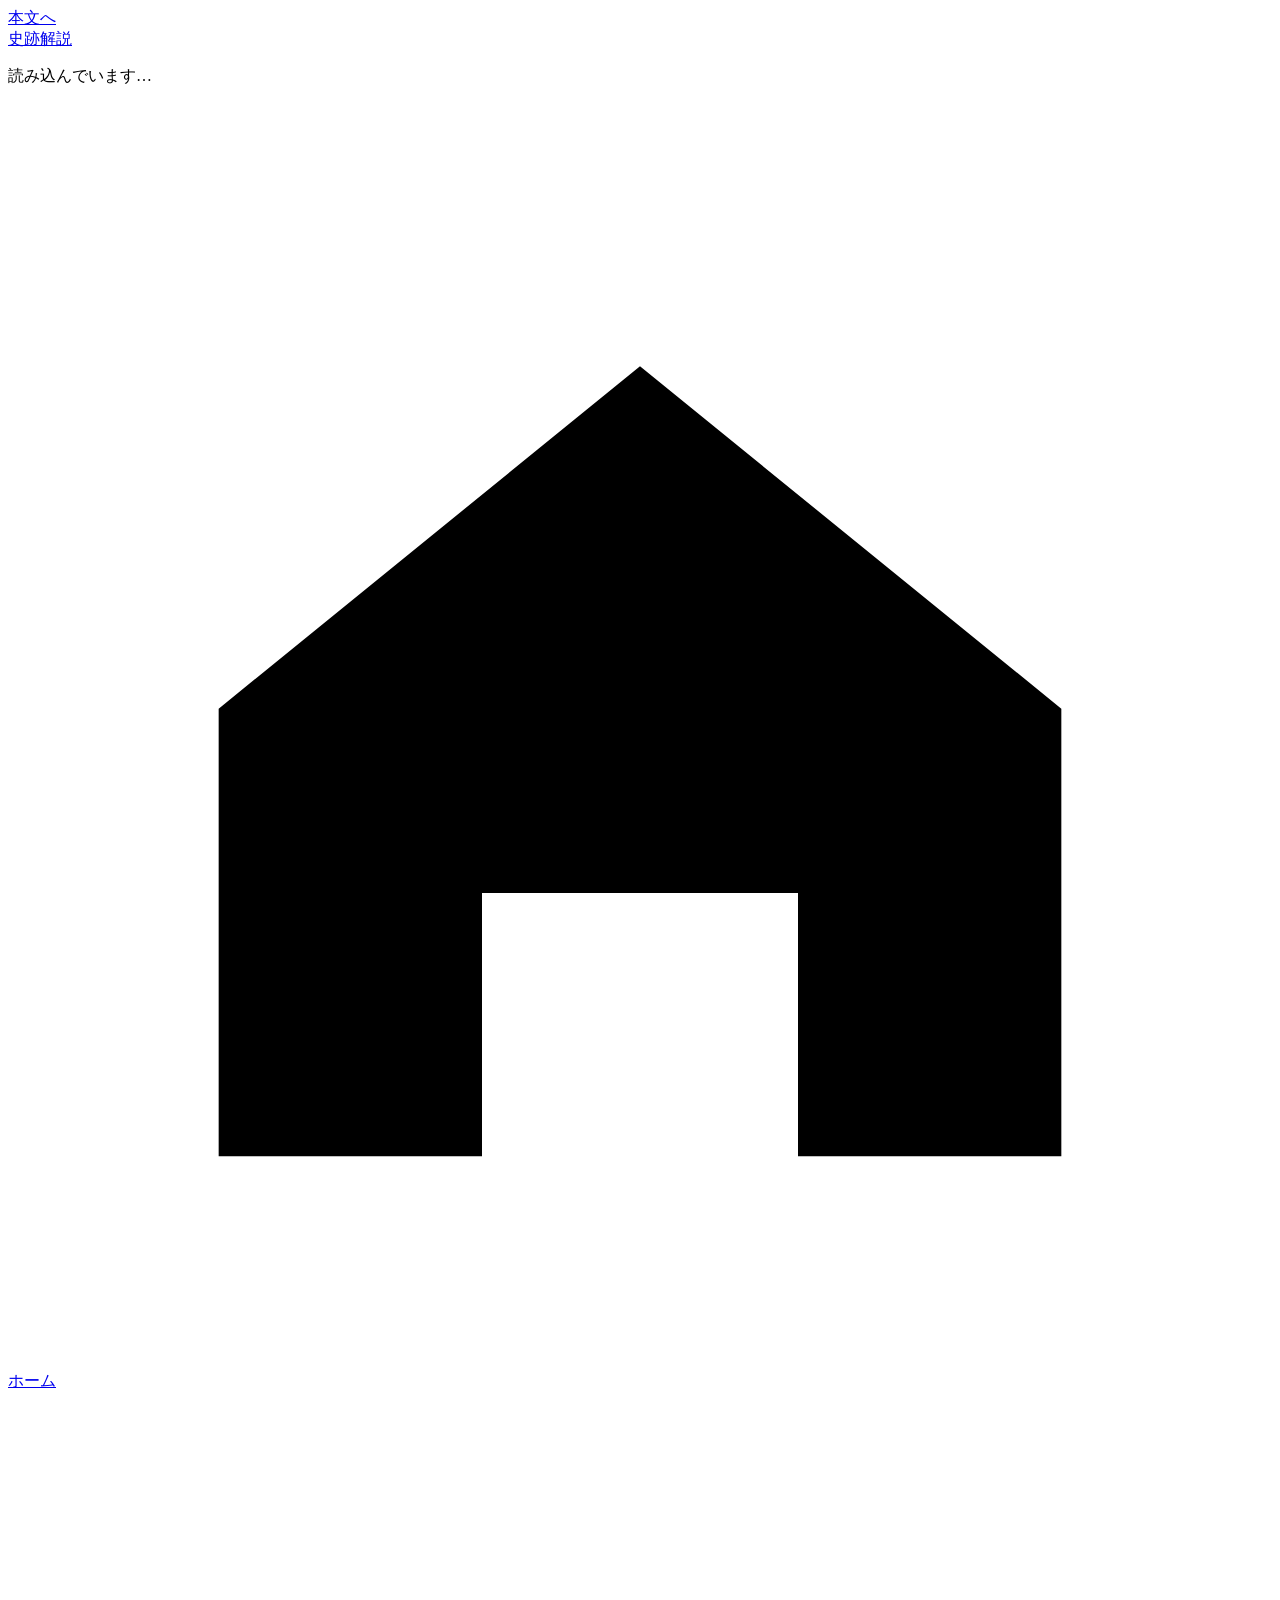
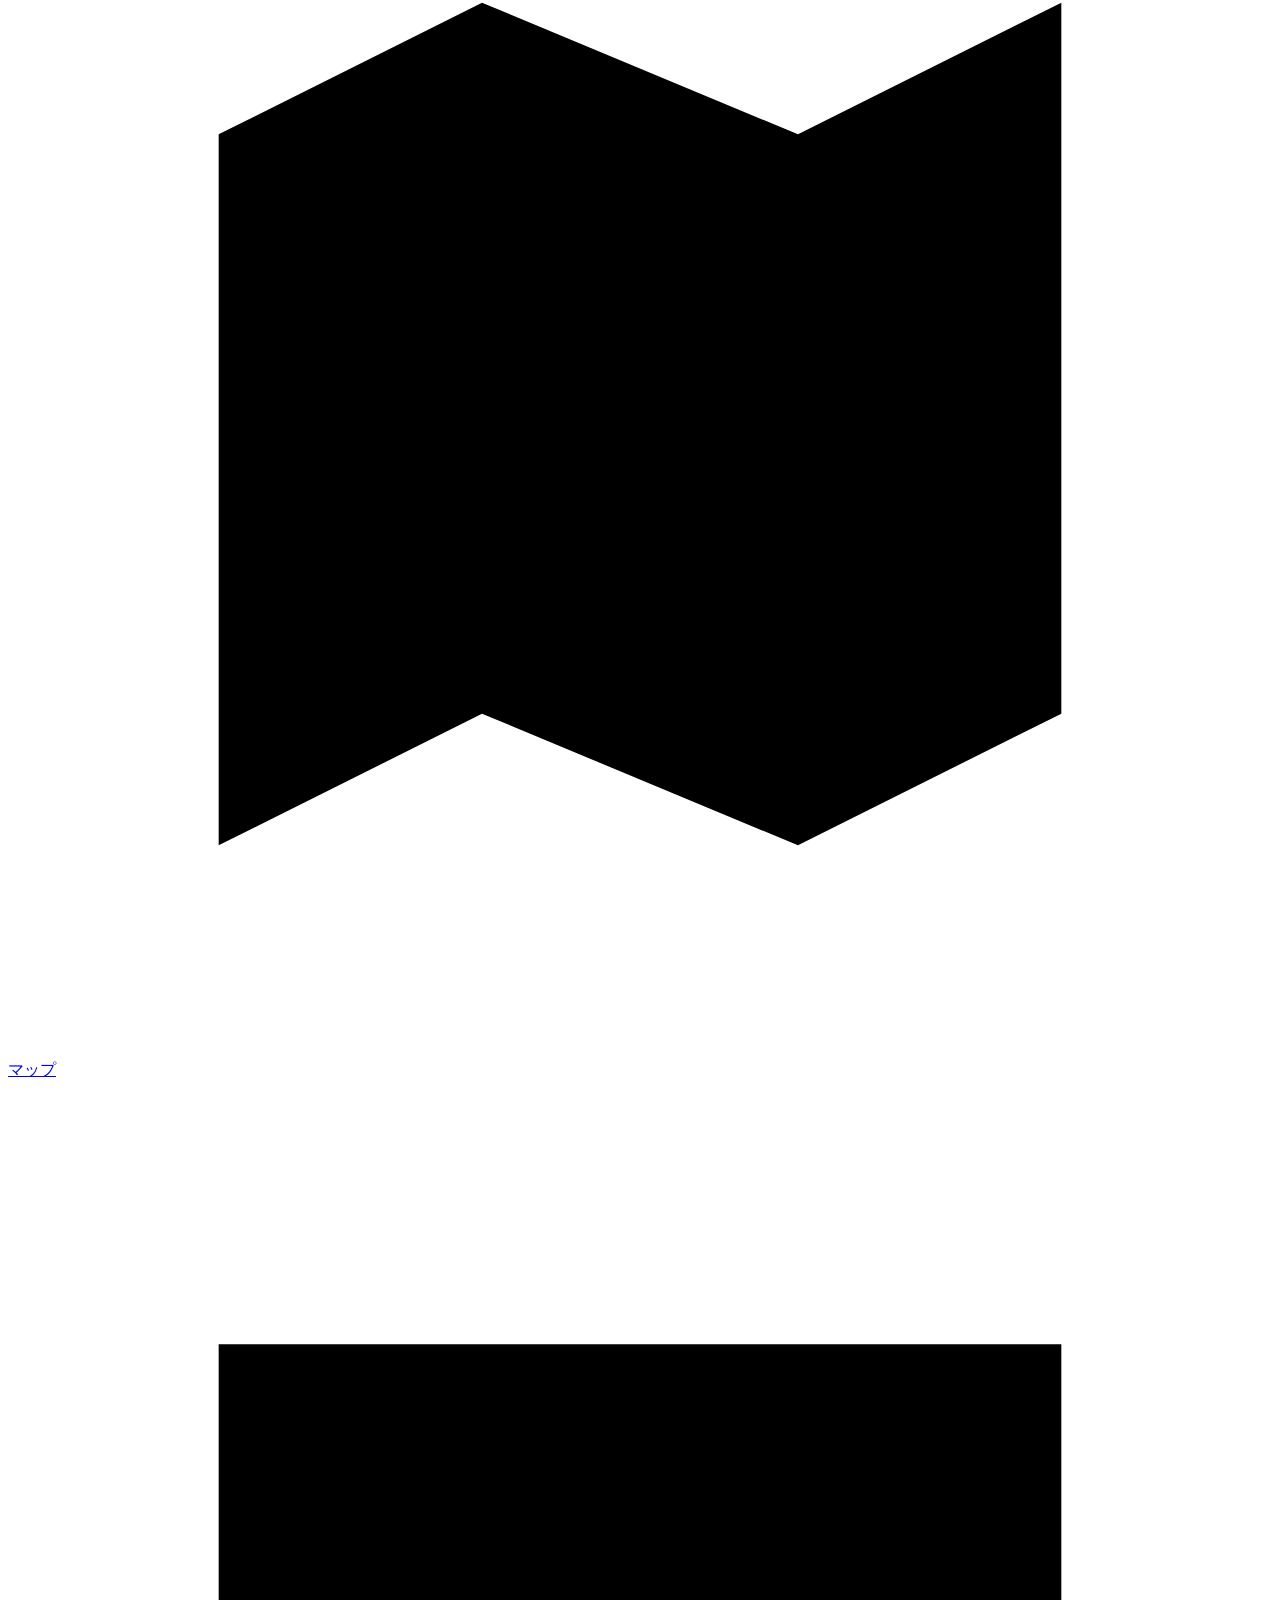
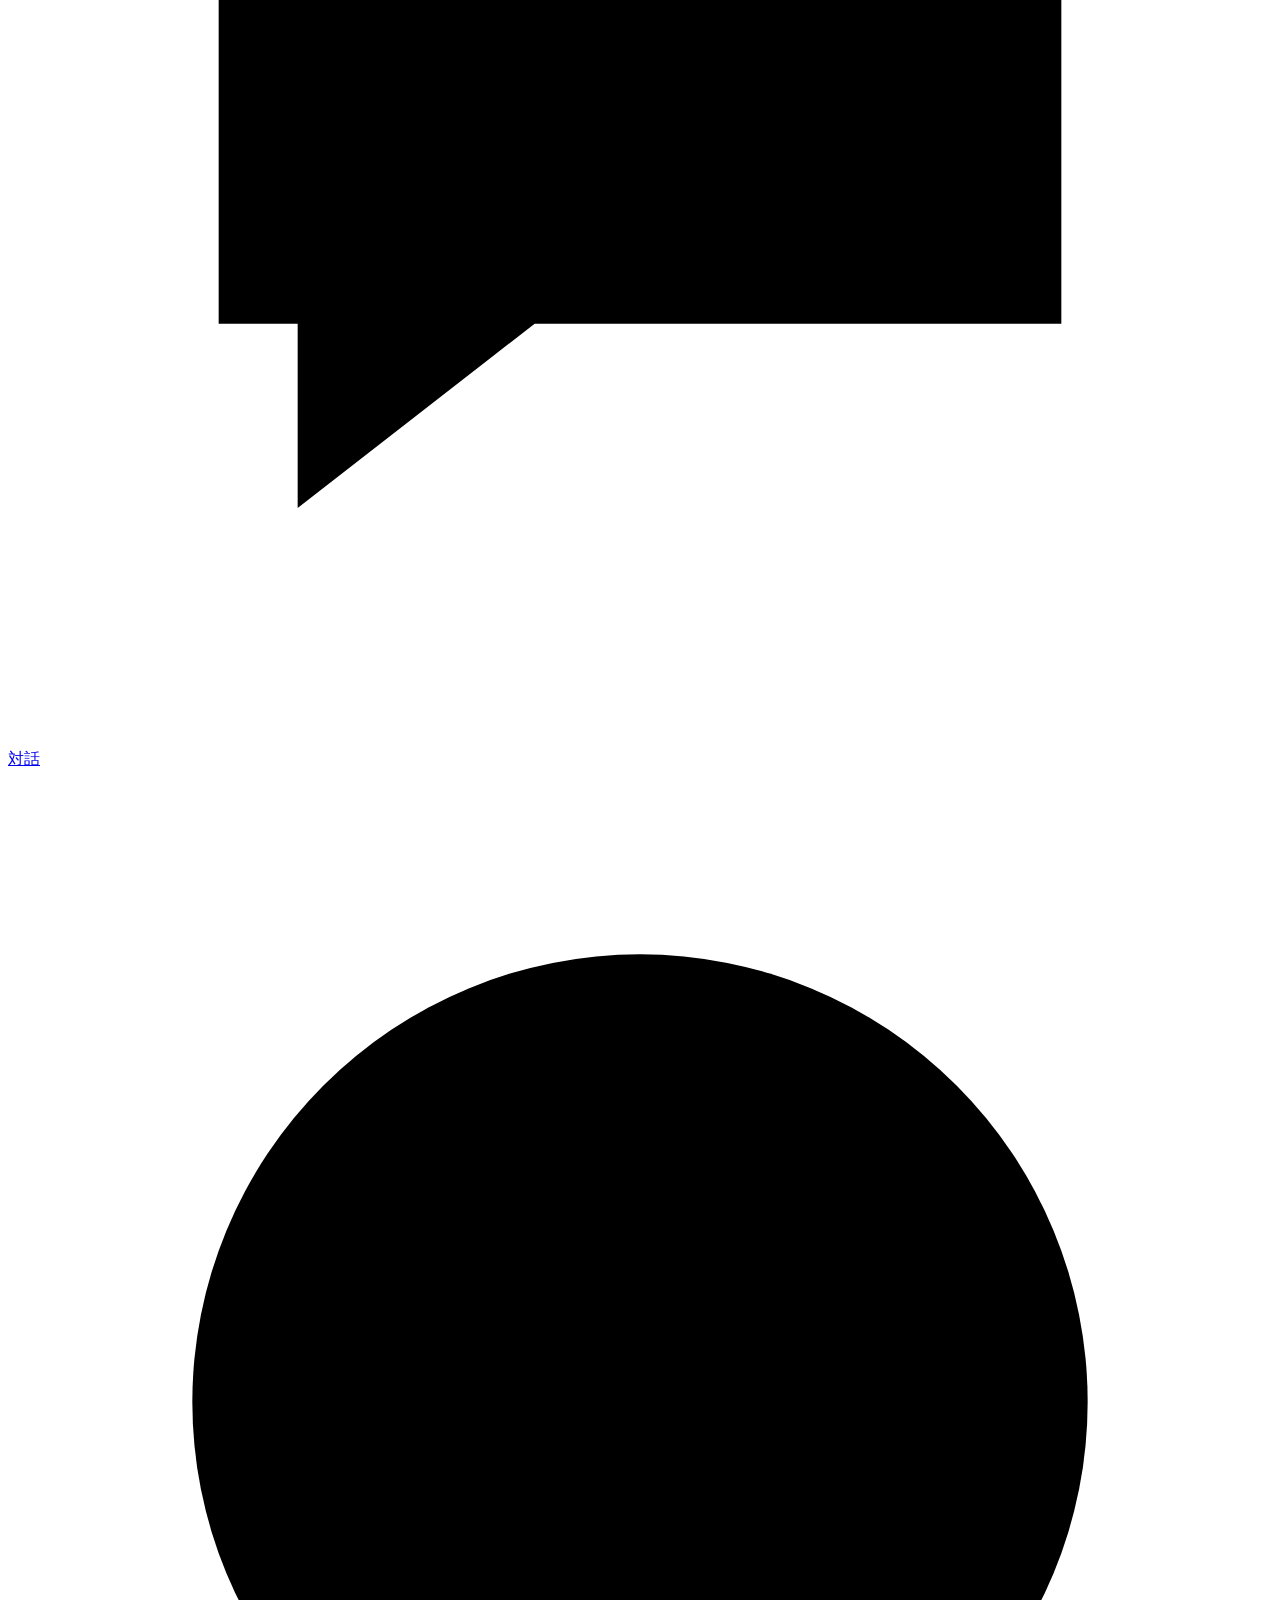
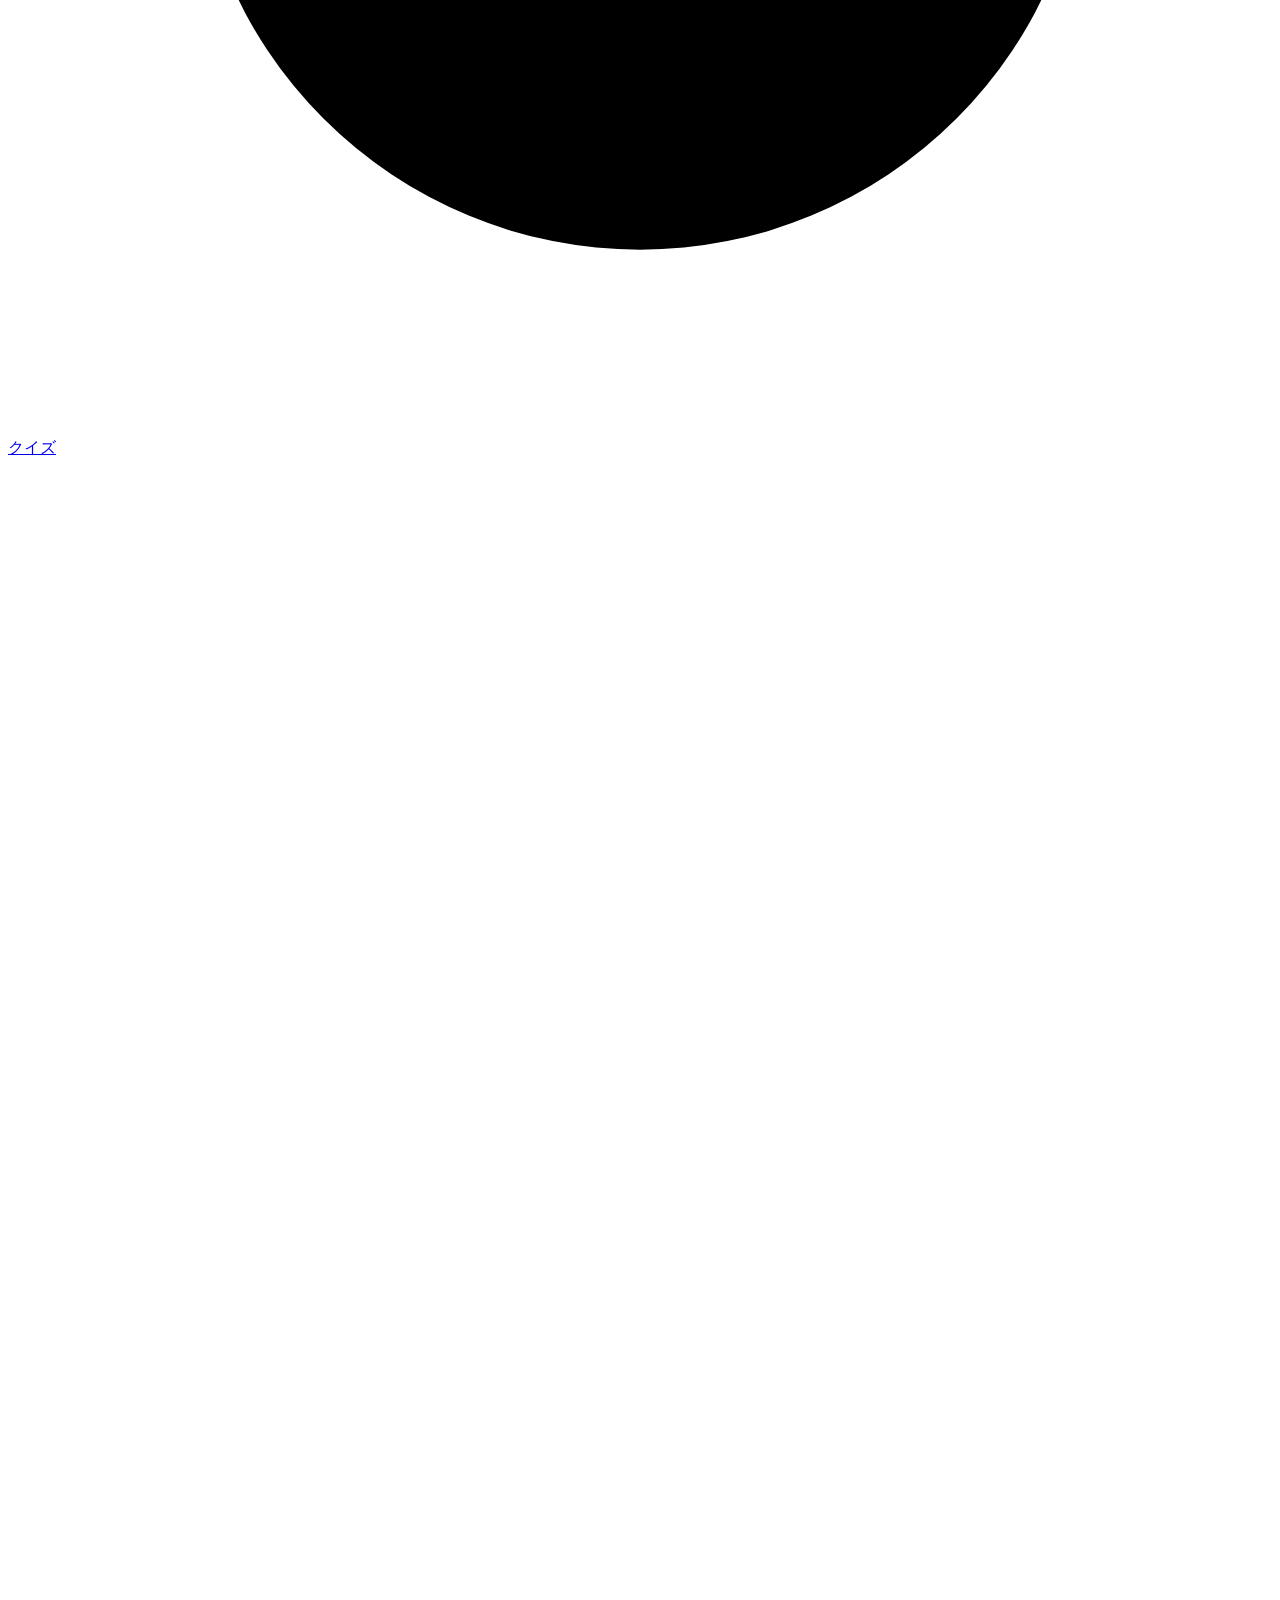
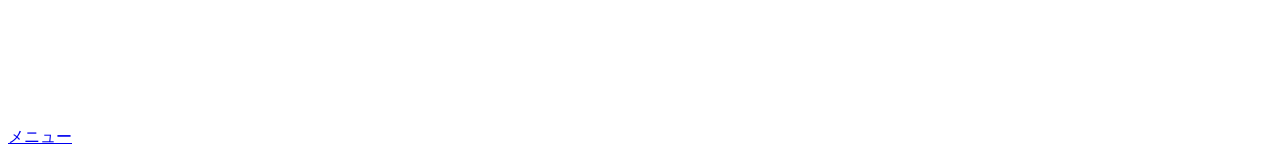
==== index.html @ 1be96336 "Add files via upload" ====
<!doctype html>
<html lang="ja">
<head>
  <meta charset="utf-8">
  <meta name="viewport" content="width=device-width,initial-scale=1,viewport-fit=cover">
  <meta name="theme-color" content="#eef0ea">
  <meta name="format-detection" content="telephone=no">
  <link rel="icon" href="data:image/svg+xml,%3Csvg xmlns='http://www.w3.org/2000/svg' viewBox='0 0 32 32'%3E%3Crect width='32' height='32' fill='%23eef0ea'/%3E%3Crect x='7' y='6' width='18' height='8' fill='none' stroke='%231d2a30' stroke-width='2'/%3E%3Crect x='10' y='18' width='12' height='9' fill='%231f6f5e'/%3E%3C/svg%3E">
  <title>河内寺廃寺跡 史跡解説</title>
  <meta name="description" content="発掘調査報告書をもとにした河内寺廃寺跡の史跡解説。現地マップ、遺構と出土遺物の解説、質問への回答、クイズ。">
  <link rel="stylesheet" href="./css/style.css">
</head>
<body>
  <a class="skip" href="#main">本文へ</a>

  <header class="top" id="top">
    <a class="top__site" href="#/home" id="siteName">史跡解説</a>
    <span class="top__page" id="pageTitle" aria-live="polite"></span>
  </header>

  <main id="main" tabindex="-1">
    <p class="loading" id="loading">読み込んでいます…</p>
  </main>

  <nav class="tabs" aria-label="主なページ">
    <a href="#/home" data-tab="home">
      <svg viewBox="0 0 24 24" aria-hidden="true"><path d="M4 11.5 12 5l8 6.5V20h-5v-5h-6v5H4z"/></svg><span>ホーム</span>
    </a>
    <a href="#/map" data-tab="map">
      <svg viewBox="0 0 24 24" aria-hidden="true"><path d="M4 6.5 9 4l6 2.5L20 4v13.5L15 20l-6-2.5L4 20z"/><path d="M9 4v13.5M15 6.5V20"/></svg><span>マップ</span>
    </a>
    <a href="#/chat" data-tab="chat">
      <svg viewBox="0 0 24 24" aria-hidden="true"><path d="M4 5h16v11H10l-4.5 3.5V16H4z"/></svg><span>対話</span>
    </a>
    <a href="#/quiz" data-tab="quiz">
      <svg viewBox="0 0 24 24" aria-hidden="true"><circle cx="12" cy="12" r="8.5"/><path d="M9.5 9.7a2.6 2.6 0 1 1 3.6 2.4c-.7.4-1.1.9-1.1 1.9"/><path d="M12 16.9v.2"/></svg><span>クイズ</span>
    </a>
    <a href="#/menu" data-tab="menu">
      <svg viewBox="0 0 24 24" aria-hidden="true"><path d="M4 7h16M4 12h16M4 17h16"/></svg><span>メニュー</span>
    </a>
  </nav>

  <div class="sheet" id="sheet" hidden>
    <div class="sheet__back" data-close></div>
    <div class="sheet__body" role="dialog" aria-modal="true" aria-labelledby="sheetTitle">
      <div class="sheet__head">
        <h2 id="sheetTitle"></h2>
        <button type="button" class="sheet__close" data-close aria-label="閉じる">閉じる</button>
      </div>
      <div class="sheet__content" id="sheetContent"></div>
    </div>
  </div>

  <noscript><p class="noscript">この解説は JavaScript を使って表示します。ブラウザの設定で JavaScript を有効にしてください。</p></noscript>

  <script src="./js/store.js"></script>
  <script src="./js/nlg.js"></script>
  <script src="./js/search.js"></script>
  <script src="./js/dialogue.js"></script>
  <script src="./js/map.js"></script>
  <script src="./js/media.js"></script>
  <script src="./js/quiz.js"></script>
  <script src="./js/app.js"></script>
</body>
</html>
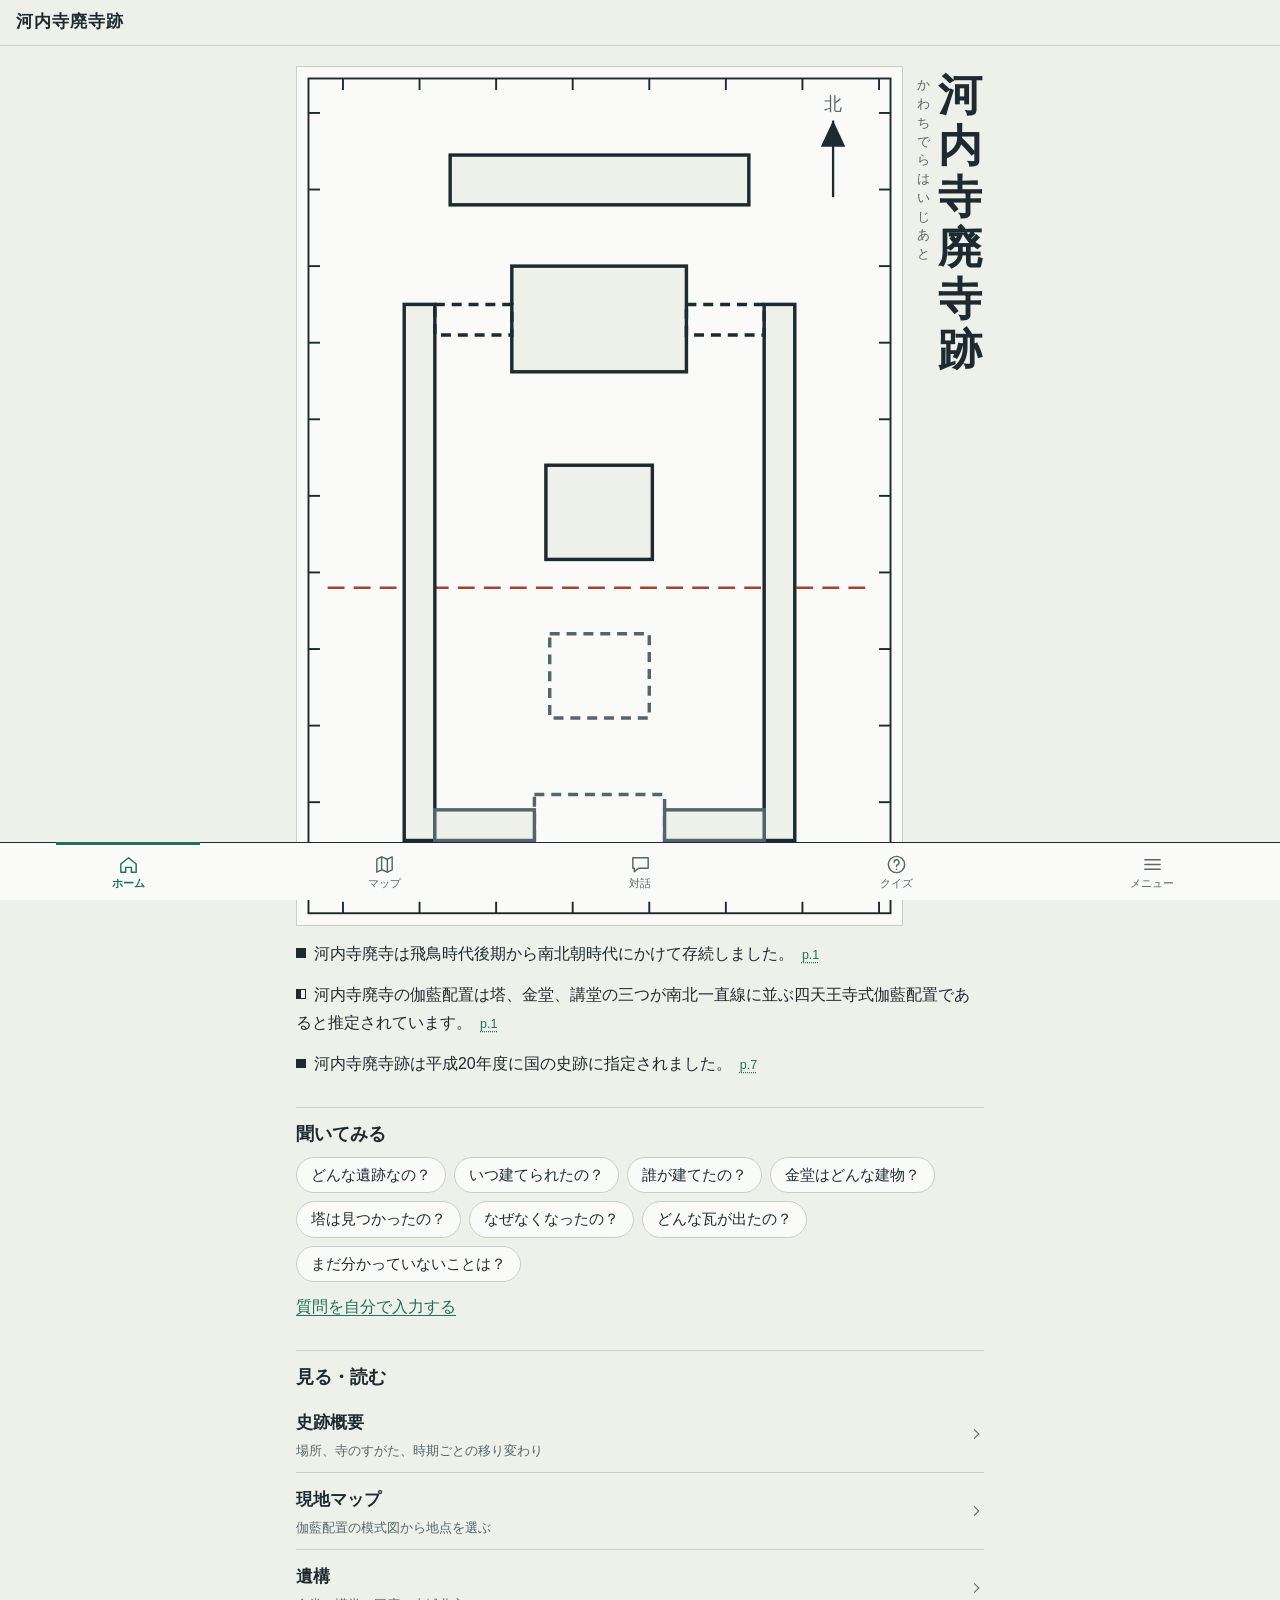
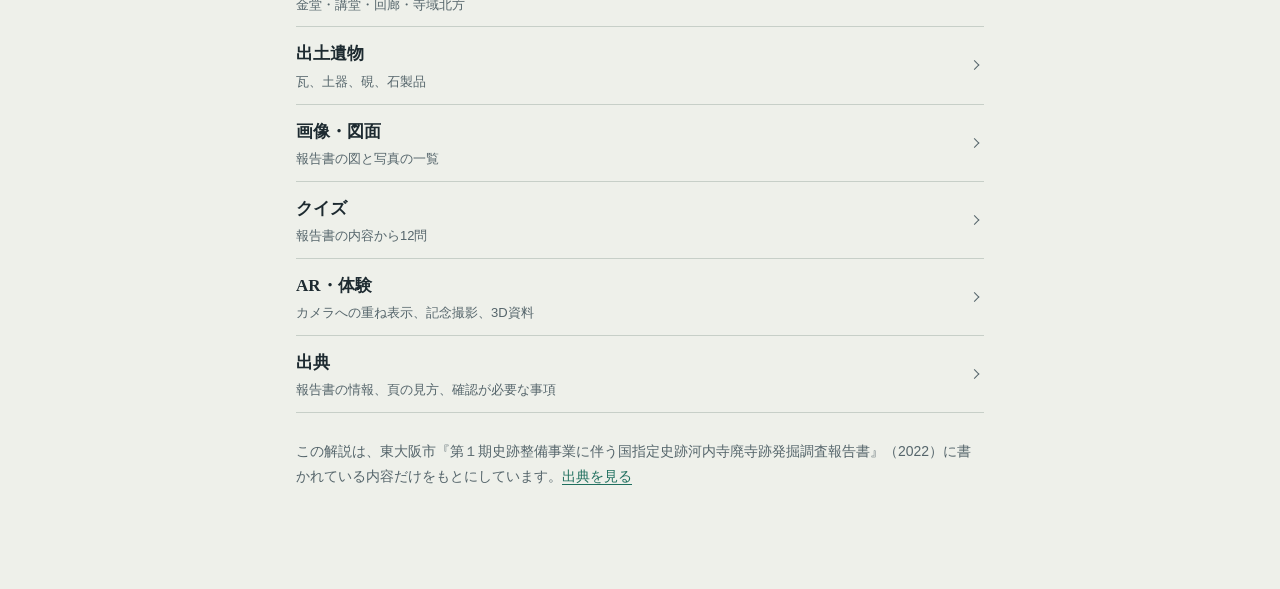
==== commit b0f9e0b3: "Add files via upload" ====
--- a/index.html
+++ b/index.html
@@ -58,6 +58,7 @@
   <script src="./js/search.js"></script>
   <script src="./js/dialogue.js"></script>
   <script src="./js/map.js"></script>
+  <script src="./js/columns3d.js"></script>
   <script src="./js/media.js"></script>
   <script src="./js/quiz.js"></script>
   <script src="./js/app.js"></script>
--- a/css/style.css
+++ b/css/style.css
@@ -0,0 +1,288 @@
+/*
+ * 史跡解説 — 画面の見た目
+ * 色は瓦の灰、紙の白、緑青、丹から。図は実測図の体裁（細い線、枠の目盛、方位、縮尺）。
+ */
+:root {
+  --paper: #eef0ea;
+  --surface: #fafbf8;
+  --ink: #1d2a30;
+  --ink-2: #55656b;
+  --line: #c7cfc8;
+  --accent: #1f6f5e;      /* 緑青 */
+  --accent-ink: #ffffff;
+  --accent-weak: #dde9e3;
+  --tan: #a9412b;         /* 丹 */
+  --mincho: "Hiragino Mincho ProN", "Yu Mincho", "YuMincho", "Noto Serif JP", "Noto Serif CJK JP", "BIZ UDPMincho", serif;
+  --gothic: "Hiragino Sans", "Hiragino Kaku Gothic ProN", "Yu Gothic", "Noto Sans JP", "Noto Sans CJK JP", "BIZ UDPGothic", Meiryo, sans-serif;
+  --tabs-h: 58px;
+  --top-h: 46px;
+}
+@media (prefers-color-scheme: dark) {
+  :root {
+    --paper: #141b1e;
+    --surface: #1c262a;
+    --ink: #e6ebe7;
+    --ink-2: #a3b3af;
+    --line: #36454c;
+    --accent: #74c4b0;
+    --accent-ink: #0f1a1c;
+    --accent-weak: #213a3d;
+    --tan: #e39079;
+  }
+}
+
+*, *::before, *::after { box-sizing: border-box; }
+html { -webkit-text-size-adjust: 100%; scroll-padding-top: calc(var(--top-h) + 8px); }
+body {
+  margin: 0;
+  background: var(--paper);
+  color: var(--ink);
+  font-family: var(--gothic);
+  font-size: 16px;
+  line-height: 1.8;
+  padding-bottom: calc(var(--tabs-h) + env(safe-area-inset-bottom));
+  overflow-wrap: anywhere;
+}
+body.has-sheet { overflow: hidden; }
+h1, h2, h3 { font-family: var(--mincho); font-weight: 600; line-height: 1.4; margin: 0; }
+p { margin: 0.7em 0; }
+a { color: var(--accent); }
+button, input { font: inherit; color: inherit; }
+button { cursor: pointer; }
+:focus-visible { outline: 2px solid var(--accent); outline-offset: 2px; }
+[hidden] { display: none !important; }
+
+.skip { position: absolute; left: -999px; top: 0; background: var(--surface); padding: 8px 12px; z-index: 50; }
+.skip:focus { left: 8px; top: 8px; }
+
+/* ── 上の帯 ── */
+.top {
+  position: sticky; top: 0; z-index: 20;
+  height: var(--top-h);
+  display: flex; align-items: center; gap: 12px;
+  padding: 0 16px; padding-left: max(16px, env(safe-area-inset-left));
+  background: var(--paper);
+  border-bottom: 1px solid var(--line);
+}
+.top__site { font-family: var(--mincho); font-weight: 600; font-size: 17px; color: var(--ink); text-decoration: none; letter-spacing: 0.06em; white-space: nowrap; }
+.top__page { font-size: 13px; color: var(--ink-2); border-left: 1px solid var(--line); padding-left: 12px; white-space: nowrap; overflow: hidden; text-overflow: ellipsis; }
+.top__page:empty { display: none; }
+
+/* ── 本文 ── */
+main { max-width: 720px; margin: 0 auto; padding: 16px 16px 32px; outline: none; }
+.loading, .error { color: var(--ink-2); padding: 40px 0; text-align: center; }
+.error { color: var(--tan); }
+.h1 { font-size: 24px; letter-spacing: 0.04em; margin: 8px 0 12px; }
+.block { margin-top: 28px; border-top: 1px solid var(--line); padding-top: 14px; }
+.block > h2, .spot > h2 { font-size: 18px; margin-bottom: 6px; }
+.hint, .caption, .foot { color: var(--ink-2); font-size: 14px; }
+.caution { font-size: 14px; border-left: 3px solid var(--tan); padding: 2px 0 2px 10px; }
+.crumb { margin: 0 0 4px; font-size: 14px; }
+.textlink { text-underline-offset: 3px; }
+.plain { padding-left: 1.2em; margin: 0.5em 0; }
+.plain li { margin: 0.3em 0; font-size: 14px; }
+
+/* ── 事実の1文：確からしさの印、文、頁 ── */
+.fs { margin: 0.75em 0; }
+.fs--empty { color: var(--ink-2); }
+.cert {
+  display: inline-block; width: 0.62em; height: 0.62em; margin-right: 0.5em;
+  border: 1.5px solid var(--ink); vertical-align: 0.04em; flex: none;
+}
+.cert--confirmed { background: var(--ink); }
+.cert--probable { background: linear-gradient(90deg, var(--ink) 50%, transparent 50%); }
+.cert--possible { background: transparent; }
+.cert--uncertain { background: transparent; border-style: dotted; border-color: var(--ink-2); }
+.ref {
+  border: 0; background: none; padding: 6px 4px; margin: -6px 0 -6px 4px;
+  font-size: 12.5px; color: var(--accent); text-decoration: underline dotted; text-underline-offset: 3px; white-space: nowrap;
+}
+.legend { font-size: 14px; color: var(--ink-2); margin: 10px 0; }
+.legend summary { cursor: pointer; padding: 6px 0; }
+.legend ul { list-style: none; padding: 0; margin: 6px 0; }
+.legend li { margin: 4px 0; }
+.dbg {
+  display: block; font-family: ui-monospace, Menlo, Consolas, monospace; font-size: 11.5px; line-height: 1.5;
+  color: var(--ink-2); background: var(--accent-weak); padding: 4px 6px; margin: 4px 0 0; white-space: pre-wrap; border-radius: 3px;
+}
+
+/* ── ホーム ── */
+.hero { display: grid; grid-template-columns: minmax(0, 1fr) auto; gap: 14px; align-items: stretch; margin-top: 4px; }
+.hero__title { display: flex; flex-direction: row-reverse; align-items: flex-start; gap: 8px; padding: 4px 2px 0 0; }
+.vt { margin: 0; }
+.vt span { display: block; text-align: center; }
+.vt .vt__rot { transform: rotate(90deg); }
+.hero__title h1 { font-size: clamp(30px, 9vw, 44px); line-height: 1.16; }
+.hero__reading { font-size: 12.5px; line-height: 1.5; color: var(--ink-2); padding-top: 0.5em; }
+.lead { margin-top: 14px; }
+.menu { list-style: none; margin: 0; padding: 0; }
+.menu li { border-bottom: 1px solid var(--line); }
+.menu a { display: grid; grid-template-columns: 1fr auto; gap: 2px 10px; padding: 12px 22px 12px 0; text-decoration: none; color: var(--ink); position: relative; }
+.menu a::after { content: ""; position: absolute; right: 6px; top: 50%; width: 7px; height: 7px; border-right: 1.5px solid var(--ink-2); border-top: 1.5px solid var(--ink-2); transform: translateY(-50%) rotate(45deg); }
+.menu__title { font-family: var(--mincho); font-weight: 600; font-size: 17px; grid-column: 1 / -1; }
+.menu__note { font-size: 13px; color: var(--ink-2); grid-column: 1 / -1; line-height: 1.5; }
+.foot { margin-top: 26px; }
+
+/* ── 模式図（実測図の体裁） ── */
+.plan { display: block; width: 100%; height: auto; touch-action: manipulation; }
+.planwrap, .hero__plan, .feature__plan { background: var(--surface); border: 1px solid var(--line); }
+.planwrap { max-width: 520px; margin: 0 auto; }
+.feature__plan { max-width: 260px; }
+.plan__frame rect { fill: none; stroke: var(--ink); stroke-width: 0.25; }
+.plan__frame line { stroke: var(--ink); stroke-width: 0.25; }
+.plan__spot { cursor: pointer; outline: none; }
+.plan__spot rect { fill: var(--paper); stroke: var(--ink); stroke-width: 0.45; }
+.plan__spot--estimated rect { fill: none; stroke-dasharray: 1.3 0.9; }
+.plan__spot--outside rect { stroke: var(--ink-2); }
+.plan__spot:hover rect, .plan__spot:focus-visible rect { stroke: var(--accent); stroke-width: 0.8; }
+.plan__spot.is-selected rect { fill: var(--accent-weak); stroke: var(--accent); stroke-width: 0.9; }
+.plan__label { font-family: var(--gothic); font-size: 3px; fill: var(--ink); pointer-events: none; }
+.plan__note { font-family: var(--gothic); font-size: 2.3px; fill: var(--ink-2); pointer-events: none; }
+.plan--compact .plan__label { display: none; }
+.plan__hatch { stroke: var(--ink-2); stroke-width: 0.18; opacity: 0.55; }
+.plan__band { stroke: none; }
+.plan__boundary { stroke: var(--tan); stroke-width: 0.35; stroke-dasharray: 2.2 1.2; }
+.plan__north line, .plan__scale path { stroke: var(--ink); stroke-width: 0.3; fill: none; }
+.plan__north path { fill: var(--ink); }
+
+/* ── 地点 ── */
+.spot { margin-top: 18px; }
+.badges { margin: 2px 0 8px; display: flex; flex-wrap: wrap; gap: 6px; }
+.badge { font-size: 12px; line-height: 1.5; padding: 1px 8px; border: 1px solid var(--ink); border-radius: 2px; margin-left: 0; white-space: nowrap; }
+.badge--estimated { border-style: dashed; }
+.badge--outside { border-color: var(--tan); color: var(--tan); }
+.spotlist { list-style: none; margin: 0; padding: 0; }
+.spotlist li { border-bottom: 1px solid var(--line); }
+.spotlist button { width: 100%; text-align: left; background: none; border: 0; padding: 11px 0; display: flex; flex-wrap: wrap; align-items: center; gap: 6px 10px; font-family: var(--mincho); font-weight: 600; font-size: 16px; }
+.spotlist button .badge { font-family: var(--gothic); font-weight: 400; }
+.spotlist button.is-current { color: var(--accent); }
+.feature { display: grid; gap: 14px; }
+@media (min-width: 620px) { .feature { grid-template-columns: 240px 1fr; align-items: start; } .feature .spot { margin-top: 0; } }
+.cards { list-style: none; margin: 12px 0 0; padding: 0; }
+.cards li { border-top: 1px solid var(--line); }
+.cards a { display: block; padding: 12px 0; text-decoration: none; color: var(--ink); }
+.cards h2 { font-size: 18px; }
+.cards__lead { margin: 4px 0 0; font-size: 14.5px; color: var(--ink-2); }
+
+/* ── 時期ごとの移り変わり ── */
+.timeline { list-style: none; margin: 10px 0 0; padding: 0 0 0 16px; border-left: 1px solid var(--ink); }
+.timeline li { position: relative; padding-bottom: 14px; }
+.timeline li::before { content: ""; position: absolute; left: -20.5px; top: 0.62em; width: 8px; height: 8px; background: var(--paper); border: 1.5px solid var(--ink); border-radius: 50%; }
+.timeline h3 { font-size: 16px; }
+
+/* ── ボタン類 ── */
+.chips { display: flex; flex-wrap: wrap; gap: 8px; margin: 10px 0; }
+.chip { background: var(--surface); border: 1px solid var(--line); border-radius: 999px; padding: 7px 14px; font-size: 14.5px; line-height: 1.4; text-align: left; }
+.chip:hover { border-color: var(--accent); }
+.acts { display: flex; flex-wrap: wrap; gap: 8px; margin: 12px 0; }
+.act { background: transparent; border: 1px solid var(--accent); color: var(--accent); border-radius: 4px; padding: 9px 14px; font-size: 14.5px; line-height: 1.4; text-align: left; }
+.act--ar, .act--camera, .act--quiz { background: var(--accent); color: var(--accent-ink); }
+.seg { display: inline-flex; border: 1px solid var(--line); border-radius: 4px; overflow: hidden; }
+.seg--wrap { flex-wrap: wrap; }
+.seg button { background: var(--surface); border: 0; border-right: 1px solid var(--line); padding: 6px 12px; font-size: 13.5px; }
+.seg button:last-child { border-right: 0; }
+.seg button[aria-pressed="true"] { background: var(--ink); color: var(--paper); }
+
+/* ── 対話 ── */
+.chat__bar { display: flex; flex-wrap: wrap; align-items: center; justify-content: space-between; gap: 8px; margin-bottom: 10px; }
+.chat__topic { margin: 0; font-size: 13.5px; color: var(--ink-2); }
+.chat__topic b { color: var(--ink); font-weight: 600; }
+.chat__log { display: flex; flex-direction: column; gap: 14px; padding-bottom: 76px; }
+.msg { max-width: 100%; scroll-margin-top: calc(var(--top-h) + 10px); }
+.msg__text { margin: 0; }
+.msg--user { align-self: flex-end; max-width: 85%; background: var(--accent-weak); border-radius: 14px 14px 2px 14px; padding: 8px 14px; }
+.msg--sys { border-left: 3px solid var(--accent); padding: 2px 0 2px 12px; }
+.msg__tools { display: flex; flex-wrap: wrap; gap: 14px; margin-top: 6px; }
+.tool { background: none; border: 0; padding: 4px 0; font-size: 13.5px; color: var(--accent); text-decoration: underline; text-underline-offset: 3px; }
+.evidence { margin-top: 4px; font-size: 14px; }
+.evidence summary { cursor: pointer; color: var(--ink-2); padding: 4px 0; }
+.evidence .fs { margin: 0.5em 0; }
+.chat__form {
+  position: fixed; left: 0; right: 0; bottom: calc(var(--tabs-h) + env(safe-area-inset-bottom)); z-index: 15;
+  display: flex; gap: 8px; padding: 10px 16px; background: var(--paper); border-top: 1px solid var(--line);
+}
+.chat__form input { flex: 1; min-width: 0; border: 1px solid var(--ink-2); border-radius: 4px; background: var(--surface); padding: 10px 12px; font-size: 16px; }
+.chat__form button, .searchform button { border: 0; border-radius: 4px; background: var(--accent); color: var(--accent-ink); padding: 0 18px; font-size: 15px; white-space: nowrap; }
+@media (min-width: 752px) { .chat__form { left: 50%; right: auto; width: 720px; transform: translateX(-50%); border: 1px solid var(--line); border-bottom: 0; } }
+.searchform { display: flex; gap: 8px; margin: 8px 0; }
+.searchform input { flex: 1; min-width: 0; border: 1px solid var(--ink-2); border-radius: 4px; background: var(--surface); padding: 9px 12px; font-size: 16px; }
+.searchform button { padding: 9px 18px; }
+
+/* ── クイズ ── */
+.quiz__count { color: var(--ink-2); font-size: 14px; margin: 0; }
+.quiz__q { font-size: 20px; margin: 4px 0 14px; outline: none; }
+.quiz__choices { list-style: none; margin: 0; padding: 0; display: grid; gap: 8px; }
+.quiz__choices button { width: 100%; text-align: left; background: var(--surface); border: 1px solid var(--line); border-radius: 4px; padding: 12px 14px; }
+.quiz__choices button:disabled { cursor: default; color: var(--ink-2); }
+.quiz__choices button.is-correct { border: 2px solid var(--accent); color: var(--ink); font-weight: 600; }
+.quiz__choices button.is-wrong { border: 2px dashed var(--tan); color: var(--ink); }
+.quiz__judge { font-family: var(--mincho); font-weight: 600; font-size: 18px; margin-top: 16px; }
+.quiz__judge.is-miss { color: var(--tan); }
+
+/* ── 画像・図面 ── */
+.mediagrid { display: grid; gap: 16px; margin: 12px 0; }
+@media (min-width: 560px) { .mediagrid { grid-template-columns: 1fr 1fr; } }
+.mediacard { margin: 0; border: 1px solid var(--line); background: var(--surface); }
+.mediacard figcaption, .mediacard > h3, .mediacard > p { padding: 0 12px; }
+.mediacard figcaption { padding: 10px 12px 12px; }
+.mediacard h3 { font-size: 15.5px; }
+.mediacard p { margin: 4px 0 0; font-size: 13.5px; line-height: 1.6; }
+.mediacard > h3 { padding-top: 10px; }
+.mediacard > p:last-child { padding-bottom: 12px; }
+.mediacard__meta { color: var(--ink-2); }
+.mediacard__figure { border-bottom: 1px solid var(--line); background: var(--surface); }
+.mediacard__figure img { display: block; width: 100%; height: auto; padding: 8px; }
+@media (prefers-color-scheme: dark) { .mediacard__figure img { filter: invert(0.9) hue-rotate(180deg); } }
+.mediacard__absent {
+  aspect-ratio: 16 / 7; display: flex; flex-direction: column; align-items: center; justify-content: center; gap: 2px;
+  color: var(--ink-2); font-size: 13px; border-bottom: 1px solid var(--line);
+  background: repeating-linear-gradient(135deg, transparent 0 9px, var(--line) 9px 10px);
+}
+.mediacard__absent span { background: var(--surface); padding: 0 8px; }
+
+/* ── 出典 ── */
+.biblio { font-family: var(--mincho); font-size: 17px; }
+.kv { display: grid; grid-template-columns: auto 1fr; gap: 4px 14px; margin: 10px 0; font-size: 14.5px; }
+.kv dt { color: var(--ink-2); white-space: nowrap; }
+.kv dd { margin: 0; }
+.table { width: 100%; border-collapse: collapse; font-size: 13.5px; line-height: 1.5; }
+.table th, .table td { text-align: left; vertical-align: top; padding: 7px 8px 7px 0; border-bottom: 1px solid var(--line); }
+.table th { font-weight: 600; color: var(--ink-2); }
+.table td:nth-child(2) { white-space: nowrap; }
+.review { border-bottom: 1px solid var(--line); }
+.review summary { cursor: pointer; padding: 10px 0; font-family: var(--mincho); font-weight: 600; }
+.review ul { margin: 0 0 12px; padding-left: 1.2em; font-size: 14px; line-height: 1.7; }
+.review li { margin: 6px 0; }
+.review__ref { color: var(--ink-2); margin-left: 6px; white-space: nowrap; }
+
+/* ── 下から出るパネル ── */
+.sheet { position: fixed; inset: 0; z-index: 40; }
+.sheet__back { position: absolute; inset: 0; background: rgba(15, 22, 25, 0.45); }
+.sheet__body {
+  position: absolute; left: 0; right: 0; bottom: 0; max-height: 82vh; overflow: auto;
+  background: var(--surface); border-top: 2px solid var(--ink);
+  padding: 14px 16px calc(20px + env(safe-area-inset-bottom)); max-width: 720px; margin: 0 auto;
+}
+.sheet__head { display: flex; align-items: center; justify-content: space-between; gap: 12px; }
+.sheet__head h2 { font-size: 17px; }
+.sheet__close { background: none; border: 1px solid var(--line); border-radius: 4px; padding: 5px 12px; font-size: 14px; }
+.sheet__content h3 { font-size: 14px; color: var(--ink-2); margin-top: 14px; font-family: var(--gothic); font-weight: 600; }
+.sheet__statement { font-family: var(--mincho); font-size: 16.5px; }
+.sheet__src { font-size: 13px; color: var(--ink-2); }
+.quote { margin: 6px 0; padding: 8px 12px; border-left: 3px solid var(--line); background: var(--paper); font-size: 14.5px; }
+
+/* ── 下のタブ ── */
+.tabs {
+  position: fixed; left: 0; right: 0; bottom: 0; z-index: 30;
+  display: grid; grid-template-columns: repeat(5, 1fr);
+  height: calc(var(--tabs-h) + env(safe-area-inset-bottom)); padding-bottom: env(safe-area-inset-bottom);
+  background: var(--surface); border-top: 1px solid var(--ink);
+}
+.tabs a { display: flex; flex-direction: column; align-items: center; justify-content: center; gap: 1px; text-decoration: none; color: var(--ink-2); font-size: 11px; line-height: 1.2; position: relative; }
+.tabs svg { width: 23px; height: 23px; fill: none; stroke: currentColor; stroke-width: 1.5; stroke-linejoin: round; stroke-linecap: round; }
+.tabs a[aria-current="page"] { color: var(--accent); font-weight: 600; }
+.tabs a[aria-current="page"]::before { content: ""; position: absolute; top: -1px; left: 22%; right: 22%; height: 3px; background: var(--accent); }
+
+.noscript { padding: 16px; }
+@media (prefers-reduced-motion: no-preference) { html { scroll-behavior: smooth; } }
+@media print { .tabs, .chat__form, .top { display: none; } body { padding: 0; } }
